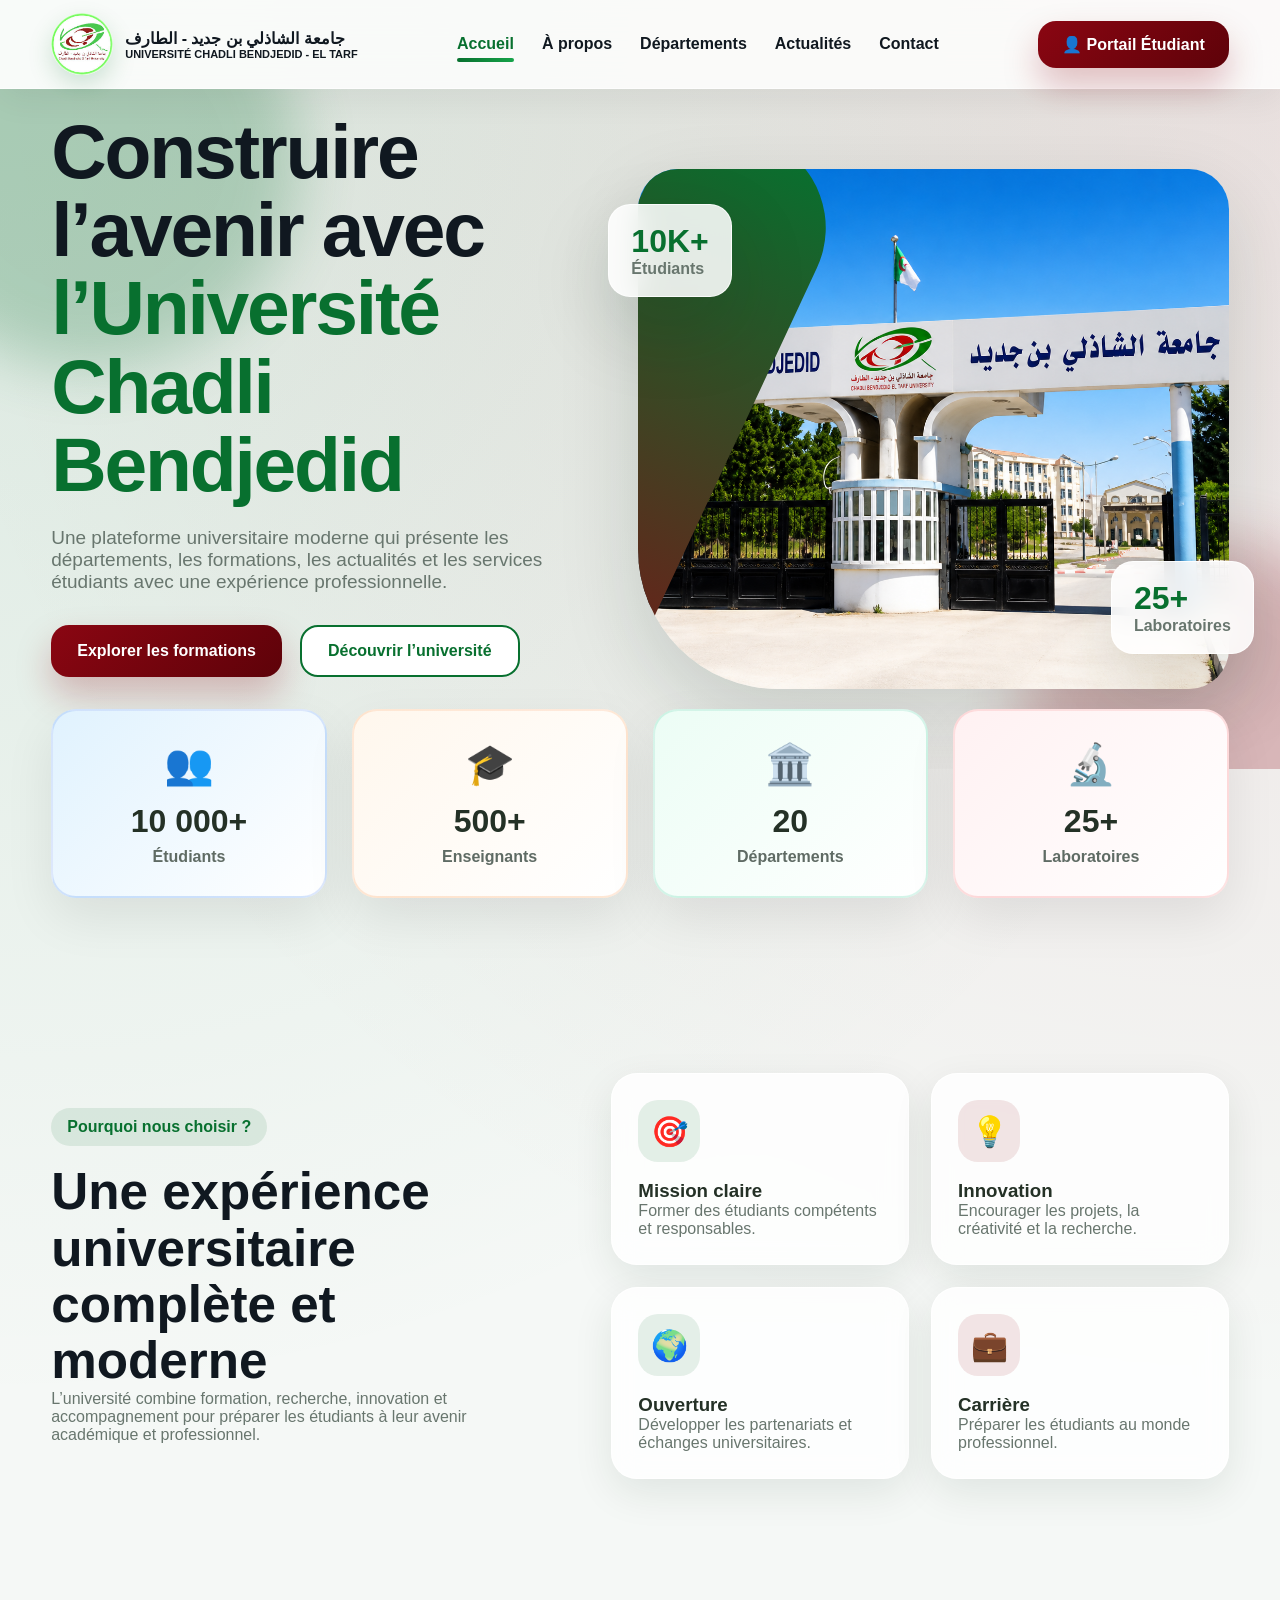
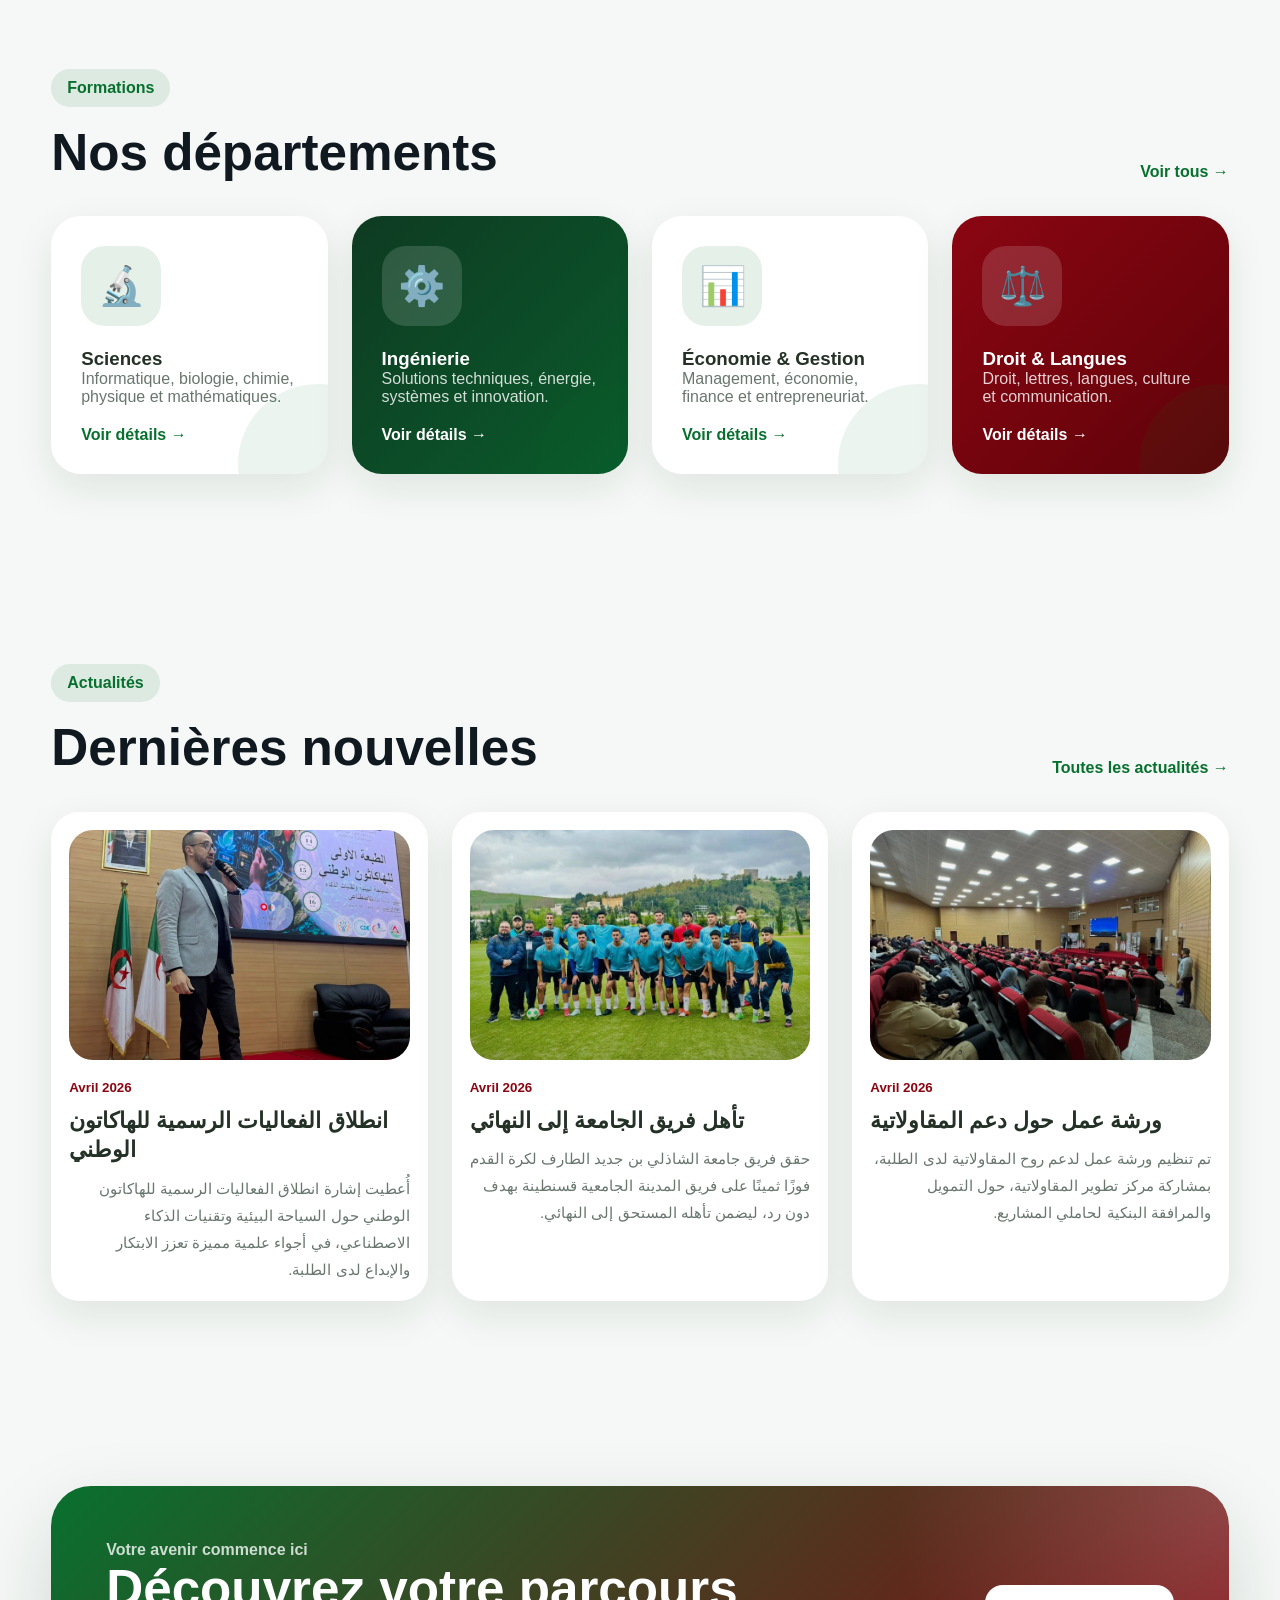
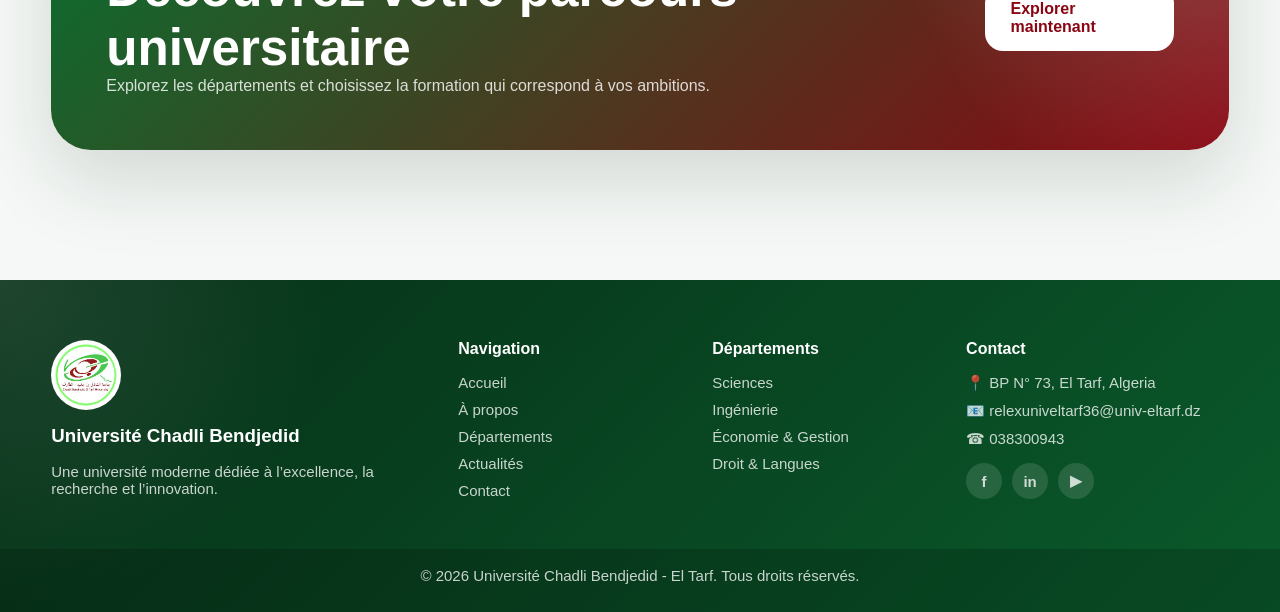
==== index.html @ c7dac7ac "Add files via upload" ====
<!DOCTYPE html>
<html lang="fr">
<head>
  <meta charset="UTF-8">
  <meta name="viewport" content="width=device-width, initial-scale=1.0">
  <title>Université Chadli Bendjedid - El Tarf</title>
  <link rel="stylesheet" href="../Css/style.css">
</head>

<body>

<header class="navbar">
  <div class="container nav-content">
    <a href="index.html" class="brand">
      <img src="/Media/Pictures/logo.png" alt="Logo">
      <div>
        <strong>جامعة الشاذلي بن جديد - الطارف</strong>
        <span>UNIVERSITÉ CHADLI BENDJEDID - EL TARF</span>
      </div>
    </a>

    <nav>
      <a class="active" href="index.html">Accueil</a>
      <a href="about.html">À propos</a>
      <a href="departments.html">Départements</a>
      <a href="news.html">Actualités</a>
      <a href="contact.html">Contact</a>
    </nav>

    <a href="portal.html" class="portal-btn">👤 Portail Étudiant</a>
  </div>
</header>

<main>

<section class="hero">
  <div class="blob blob-one"></div>
  <div class="blob blob-two"></div>

  <div class="container hero-grid">

    <div class="hero-text">
      

      <h1>
        Construire l’avenir avec
        <span>l’Université Chadli Bendjedid</span>
      </h1>

      <p>
        Une plateforme universitaire moderne qui présente les départements,
        les formations, les actualités et les services étudiants avec une
        expérience professionnelle.
      </p>

      <div class="hero-actions">
        <a href="departments.html" class="btn primary">Explorer les formations</a>
        <a href="about.html" class="btn secondary">Découvrir l’université</a>
      </div>

      <div class="trust-row">
        <div>✓ Qualité</div>
        <div>✓ Quantité</div>
        <div>✓ Variété</div>
      </div>
    </div>

    <div class="hero-visual">
      <div class="image-card">
        <img src="/Media/Pictures/c5f71369-85ed-4efa-8779-0fc9af200cff.png" alt="Campus">
      </div>

      <div class="floating-card top-card">
        <strong>10K+</strong>
        <span>Étudiants</span>
      </div>

      <div class="floating-card bottom-card">
        <strong>25+</strong>
        <span>Laboratoires</span>
      </div>
    </div>

  </div>
</section>

<section class="stats">
  <div class="container stats-grid">

    <div class="stat">
      <div class="stat-icon">👥</div>
      <h3>10 000+</h3>
      <p>Étudiants</p>
    </div>

    <div class="stat">
      <div class="stat-icon">🎓</div>
      <h3>500+</h3>
      <p>Enseignants</p>
    </div>

    <div class="stat">
      <div class="stat-icon">🏛️</div>
      <h3>20</h3>
      <p>Départements</p>
    </div>

    <div class="stat">
      <div class="stat-icon">🔬</div>
      <h3>25+</h3>
      <p>Laboratoires</p>
    </div>

  </div>
</section>

<section class="section excellence">
  <div class="container excellence-grid">
    <div>
      <span class="label">Pourquoi nous choisir ?</span>
      <h2>Une expérience universitaire complète et moderne</h2>
      <p>
        L’université combine formation, recherche, innovation et accompagnement
        pour préparer les étudiants à leur avenir académique et professionnel.
      </p>
    </div>

    <div class="features">
      <div class="feature">
        <div class="icon">🎯</div>
        <h3>Mission claire</h3>
        <p>Former des étudiants compétents et responsables.</p>
      </div>

      <div class="feature">
        <div class="icon red">💡</div>
        <h3>Innovation</h3>
        <p>Encourager les projets, la créativité et la recherche.</p>
      </div>

      <div class="feature">
        <div class="icon">🌍</div>
        <h3>Ouverture</h3>
        <p>Développer les partenariats et échanges universitaires.</p>
      </div>

      <div class="feature">
        <div class="icon red">💼</div>
        <h3>Carrière</h3>
        <p>Préparer les étudiants au monde professionnel.</p>
      </div>
    </div>
  </div>
</section>

<section class="section departments">
  <div class="container">
    <div class="section-head">
      <div>
        <span class="label">Formations</span>
        <h2>Nos départements</h2>
      </div>
      <a href="departments.html">Voir tous →</a>
    </div>

    <div class="dept-grid">
      <a href="department-sciences.html" class="dept-card">
        <div class="dept-icon">🔬</div>
        <h3>Sciences</h3>
        <p>Informatique, biologie, chimie, physique et mathématiques.</p>
        <span>Voir détails →</span>
      </a>

      <a href="department-engineering.html" class="dept-card dark">
        <div class="dept-icon">⚙️</div>
        <h3>Ingénierie</h3>
        <p>Solutions techniques, énergie, systèmes et innovation.</p>
        <span>Voir détails →</span>
      </a>

      <a href="department-business.html" class="dept-card">
        <div class="dept-icon">📊</div>
        <h3>Économie & Gestion</h3>
        <p>Management, économie, finance et entrepreneuriat.</p>
        <span>Voir détails →</span>
      </a>

      <a href="department-law.html" class="dept-card red">
        <div class="dept-icon">⚖️</div>
        <h3>Droit & Langues</h3>
        <p>Droit, lettres, langues, culture et communication.</p>
        <span>Voir détails →</span>
      </a>
    </div>
  </div>
</section>

<section class="section news">
  <div class="container">
    <div class="section-head">
      <div>
        <span class="label">Actualités</span>
        <h2>Dernières nouvelles</h2>
      </div>
      <a href="news.html">Toutes les actualités →</a>
    </div>

    <div class="news-grid">

      <article class="news-card real-news">
        <div class="news-photo">
          <img src="/Media/Pictures/1776253156778.jpg" alt="Hackathon national">
        </div>
        <small>Avril 2026</small>
        <h3>انطلاق الفعاليات الرسمية للهاكاتون الوطني</h3>
        <p dir="rtl">
          أُعطيت إشارة انطلاق الفعاليات الرسمية للهاكاتون الوطني حول السياحة البيئية وتقنيات الذكاء الاصطناعي، في أجواء علمية مميزة تعزز الابتكار والإبداع لدى الطلبة.
        </p>
      </article>

      <article class="news-card real-news">
        <div class="news-photo">
          <img src="/Media/Pictures/1776202687885.jpg" alt="Équipe universitaire de football">
        </div>
        <small>Avril 2026</small>
        <h3>تأهل فريق الجامعة إلى النهائي</h3>
        <p dir="rtl">
          حقق فريق جامعة الشاذلي بن جديد الطارف لكرة القدم فوزًا ثمينًا على فريق المدينة الجامعية قسنطينة بهدف دون رد، ليضمن تأهله المستحق إلى النهائي.
        </p>
      </article>

      <article class="news-card real-news">
        <div class="news-photo">
          <img src="/Media/Pictures/1776174329134.jpg" alt="Atelier entrepreneuriat">
        </div>
        <small>Avril 2026</small>
        <h3>ورشة عمل حول دعم المقاولاتية</h3>
        <p dir="rtl">
          تم تنظيم ورشة عمل لدعم روح المقاولاتية لدى الطلبة، بمشاركة مركز تطوير المقاولاتية، حول التمويل والمرافقة البنكية لحاملي المشاريع.
        </p>
      </article>

    </div>
  </div>
</section>

<section class="cta">
  <div class="container cta-box">
    <div>
      <span>Votre avenir commence ici</span>
      <h2>Découvrez votre parcours universitaire</h2>
      <p>Explorez les départements et choisissez la formation qui correspond à vos ambitions.</p>
    </div>

    <a href="departments.html" class="btn light">Explorer maintenant</a>
  </div>
</section>

</main>

<footer class="footer">
  <div class="container footer-grid">

    <div class="footer-brand">
      <img src="/Media/Pictures/logo.png" alt="Logo">
      <h3>Université Chadli Bendjedid</h3>
      <p>Une université moderne dédiée à l’excellence, la recherche et l’innovation.</p>
    </div>

    <div>
      <h4>Navigation</h4>
      <a href="index.html">Accueil</a>
      <a href="about.html">À propos</a>
      <a href="departments.html">Départements</a>
      <a href="news.html">Actualités</a>
      <a href="contact.html">Contact</a>
    </div>

    <div>
      <h4>Départements</h4>
      <a href="department-sciences.html">Sciences</a>
      <a href="department-engineering.html">Ingénierie</a>
      <a href="department-business.html">Économie & Gestion</a>
      <a href="department-law.html">Droit & Langues</a>
    </div>

    <div>
      <h4>Contact</h4>
      <p>📍 BP N° 73, El Tarf, Algeria</p>
      <p>📧 relexuniveltarf36@univ-eltarf.dz</p>
      <p>☎ 038300943</p>

      <div class="socials">
        <span><a href="https://www.facebook.com/UcbetOfficial" target="_blank">f</a></span>
        <span><a href="https://www.linkedin.com/company/universit%C3%A9-chadli-bendjedid-el-tarf" target="_blank">in</a></span>
        <span><a href="https://www.youtube.com/@universitechadlibendjedid-3746/featured" target="_blank">▶</a></span>
      </div>
    </div>

  </div>

  <div class="footer-bottom">
    <p>© 2026 Université Chadli Bendjedid - El Tarf. Tous droits réservés.</p>
  </div>
</footer>

</body>
</html>
---- Css/style.css ----
:root {
  --green: #08702f;
  --green-light: #16a34a;
  --red: #8a0612;
  --red-light: #b11222;
  --dark: #101820;
  --text: #243126;
  --muted: #68766e;
  --bg: #f5f8f6;
  --white: #ffffff;
  --glass: rgba(255,255,255,.72);
  --shadow: 0 30px 80px rgba(13, 43, 25, .15);
  --soft-shadow: 0 14px 40px rgba(13, 43, 25, .09);
  --radius: 28px;
}

* {
  margin: 0;
  padding: 0;
  box-sizing: border-box;
  font-family: "Segoe UI", Arial, sans-serif;
}

html {
  scroll-behavior: smooth;
}

body {
  background:
    radial-gradient(circle at top left, rgba(8,112,47,.12), transparent 35%),
    radial-gradient(circle at top right, rgba(138,6,18,.10), transparent 35%),
    var(--bg);
  color: var(--text);
  overflow-x: hidden;
}

a {
  text-decoration: none;
  color: inherit;
}

img {
  display: block;
  width: 100%;
}

.container {
  width: min(1180px, 92%);
  margin: auto;
}

/* NAVBAR */

.navbar {
  position: sticky;
  top: 0;
  z-index: 999;
  background: rgba(255,255,255,.82);
  backdrop-filter: blur(18px);
  border-bottom: 1px solid rgba(255,255,255,.6);
  box-shadow: 0 10px 35px rgba(0,0,0,.06);
}

.nav-content {
  height: 88px;
  display: flex;
  align-items: center;
  justify-content: space-between;
  gap: 28px;
}

.brand {
  display: flex;
  align-items: center;
  gap: 12px;
}

.brand img {
  width: 62px;
  height: 62px;
  object-fit: cover;
  border-radius: 50%;
  box-shadow: 0 10px 25px rgba(8,112,47,.18);
}

.brand strong {
  display: block;
  font-size: 16px;
  color: var(--dark);
}

.brand span {
  display: block;
  font-size: 11px;
  font-weight: 800;
  color: var(--dark);
}

nav {
  display: flex;
  gap: 28px;
}

nav a {
  font-weight: 850;
  position: relative;
  color: var(--dark);
}

nav a::after {
  content: "";
  position: absolute;
  left: 0;
  bottom: -9px;
  height: 4px;
  width: 0;
  border-radius: 99px;
  background: linear-gradient(90deg, var(--green), var(--green-light));
  transition: .3s;
}

nav a:hover,
nav a.active {
  color: var(--green);
}

nav a:hover::after,
nav a.active::after {
  width: 100%;
}

.portal-btn {
  background: linear-gradient(135deg, var(--red), #5e0209);
  color: white;
  padding: 14px 24px;
  border-radius: 18px;
  font-weight: 900;
  box-shadow: 0 18px 35px rgba(138,6,18,.25);
  transition: .3s;
}

.portal-btn:hover {
  transform: translateY(-4px);
}

/* HERO */

.hero {
  position: relative;
  min-height: 680px;
  overflow: hidden;
}

.blob {
  position: absolute;
  border-radius: 50%;
  filter: blur(30px);
  opacity: .23;
  animation: blobMove 8s ease-in-out infinite alternate;
}

.blob-one {
  width: 420px;
  height: 420px;
  background: var(--green);
  top: -140px;
  left: -120px;
}

.blob-two {
  width: 380px;
  height: 380px;
  background: var(--red);
  bottom: -150px;
  right: -120px;
}

.hero-grid {
  min-height: 680px;
  display: grid;
  grid-template-columns: 1fr 1.12fr;
  align-items: center;
  gap: 60px;
  position: relative;
  z-index: 2;
}

.label {
  display: inline-flex;
  background: rgba(8,112,47,.10);
  color: var(--green);
  padding: 10px 16px;
  border-radius: 99px;
  font-weight: 900;
  margin-bottom: 18px;
}

.hero h1 {
  font-size: clamp(44px, 6vw, 82px);
  line-height: 1.02;
  letter-spacing: -2.2px;
  color: var(--dark);
  margin-bottom: 24px;
}

.hero h1 span {
  color: var(--green);
}

.hero p {
  font-size: 19px;
  color: var(--muted);
  max-width: 640px;
  margin-bottom: 32px;
}

.hero-actions {
  display: flex;
  gap: 18px;
  flex-wrap: wrap;
}

.btn {
  display: inline-flex;
  justify-content: center;
  align-items: center;
  padding: 15px 26px;
  border-radius: 18px;
  font-weight: 900;
  transition: .3s;
}

.btn:hover {
  transform: translateY(-5px);
}

.primary {
  color: white;
  background: linear-gradient(135deg, var(--red), #5e0209);
  box-shadow: 0 18px 35px rgba(138,6,18,.25);
}

.secondary {
  background: white;
  color: var(--green);
  border: 2px solid var(--green);
}

.light {
  background: white;
  color: var(--red);
}

.trust-row {
  display: flex;
  gap: 14px;
  flex-wrap: wrap;
  margin-top: 30px;
}

.trust-row div {
  visibility: hidden;
  background: white;
  color: var(--green);
  padding: 10px 16px;
  border-radius: 99px;
  font-weight: 900;
  box-shadow: var(--soft-shadow);
  transition: .3s;
}

.trust-row div:hover {
  background: var(--green);
  color: white;
  transform: translateY(-5px);
}

/* HERO VISUAL */

.hero-visual {
  position: relative;
}

.image-card {
  height: 520px;
  border-radius: 40px 40px 40px 140px;
  overflow: hidden;
  box-shadow: var(--shadow);
  position: relative;
  animation: floatSoft 5s ease-in-out infinite;
}

.image-card::before {
  content: "";
  position: absolute;
  left: -110px;
  top: -60px;
  width: 190px;
  height: 700px;
  background: linear-gradient(var(--green), var(--red));
  border-radius: 999px;
  transform: rotate(25deg);
  z-index: 2;
}

.image-card img {
  height: 100%;
  object-fit: cover;
  transition: 1s;
}

.image-card:hover img {
  transform: scale(1.08);
}

.floating-card {
  position: absolute;
  z-index: 4;
  background: rgba(255,255,255,.88);
  backdrop-filter: blur(14px);
  border: 1px solid rgba(255,255,255,.8);
  padding: 18px 22px;
  border-radius: 22px;
  box-shadow: var(--shadow);
  animation: floatSoft 4s ease-in-out infinite;
}

.floating-card strong {
  display: block;
  font-size: 32px;
  color: var(--green);
}

.floating-card span {
  color: var(--muted);
  font-weight: 800;
}

.top-card {
  top: 35px;
  left: -30px;
}

.bottom-card {
  bottom: 35px;
  right: -25px;
}

/* STATS */

.stats {
  margin-top: -60px;
  padding-bottom: 80px;
  position: relative;
  z-index: 10;
}

.stats-grid {
  display: grid;
  grid-template-columns: repeat(4, 1fr);
  gap: 25px;
}

/* ===== CARD ===== */

.stat {
  padding: 30px;
  border-radius: 25px;
  text-align: center;
  backdrop-filter: blur(12px);
  box-shadow: 0 20px 50px rgba(0,0,0,0.08);
  transition: all 0.4s ease;
  border: 1px solid rgba(255,255,255,0.6);
}

/* ===== ICON ===== */

.stat-icon {
  font-size: 40px;
  margin-bottom: 15px;
}

/* ===== TEXT ===== */

.stat h3 {
  font-size: 32px;
  font-weight: 900;
  margin-bottom: 8px;
}

.stat p {
  font-size: 16px;
  font-weight: 600;
  color: #5f6b64;
}

/* ===== COLORS ===== */

.stat:nth-child(1) {
  background: linear-gradient(135deg, #e0f2fe, #ffffff);
  border: 2px solid rgba(37, 100, 235, 0.15);
}

.stat:nth-child(2) {
  background: linear-gradient(135deg, #fff7ed, #ffffff);
  border: 2px solid rgba(249, 115, 22, 0.15);
}

.stat:nth-child(3) {
  background: linear-gradient(135deg, #ecfdf5, #ffffff);
  border: 2px solid rgba(16, 185, 129, 0.15);
}

.stat:nth-child(4) {
  background: linear-gradient(135deg, #fff1f2, #ffffff);
  border: 2px solid rgba(239, 68, 68, 0.15);
}

/* ===== HOVER EFFECT ===== */

.stat:hover {
  transform: translateY(-12px) scale(1.05);
  box-shadow: 0 30px 80px rgba(0,0,0,0.15);
}

/* ===== RESPONSIVE ===== */

@media (max-width: 900px) {
  .stats-grid {
    grid-template-columns: repeat(2, 1fr);
  }
}

@media (max-width: 500px) {
  .stats-grid {
    grid-template-columns: 1fr;
  }
}

/* SECTIONS */

.section {
  padding: 95px 0;
}

.section h2 {
  font-size: clamp(34px, 4vw, 54px);
  line-height: 1.1;
  color: var(--dark);
}

.section h2 span {
  color: var(--green);
}

.section p {
  color: var(--muted);
}

.excellence-grid {
  display: grid;
  grid-template-columns: .9fr 1.1fr;
  gap: 55px;
  align-items: center;
}

.features {
  display: grid;
  grid-template-columns: 1fr 1fr;
  gap: 22px;
}

.feature {
  background: rgba(255,255,255,.82);
  backdrop-filter: blur(14px);
  padding: 26px;
  border-radius: 26px;
  box-shadow: var(--soft-shadow);
  border: 1px solid rgba(255,255,255,.8);
  transition: .35s;
}

.feature:hover {
  transform: translateY(-10px);
  box-shadow: var(--shadow);
}

.icon {
  width: 62px;
  height: 62px;
  display: grid;
  place-items: center;
  background: rgba(8,112,47,.10);
  color: var(--green);
  border-radius: 20px;
  font-size: 30px;
  margin-bottom: 18px;
}

.icon.red {
  background: rgba(138,6,18,.10);
  color: var(--red);
}

/* DEPARTMENTS */

.section-head {
  display: flex;
  justify-content: space-between;
  align-items: flex-end;
  margin-bottom: 35px;
}

.section-head a {
  color: var(--green);
  font-weight: 900;
}

.dept-grid {
  display: grid;
  grid-template-columns: repeat(4, 1fr);
  gap: 24px;
}

.dept-card {
  background: white;
  padding: 30px;
  border-radius: 30px;
  box-shadow: var(--soft-shadow);
  transition: .35s;
  position: relative;
  overflow: hidden;
}

.dept-card::after {
  content: "";
  position: absolute;
  right: -70px;
  bottom: -70px;
  width: 160px;
  height: 160px;
  background: rgba(8,112,47,.08);
  border-radius: 50%;
}

.dept-card:hover {
  transform: translateY(-12px) scale(1.02);
  box-shadow: var(--shadow);
}

.dept-card.dark {
  background: linear-gradient(135deg, #0e3b22, #0a5a2b);
  color: white;
}

.dept-card.red {
  background: linear-gradient(135deg, #8a0612, #5e0209);
  color: white;
}

.dept-card.dark p,
.dept-card.red p {
  color: rgba(255,255,255,.82);
}

.dept-icon {
  width: 80px;
  height: 80px;
  border-radius: 24px;
  background: rgba(8,112,47,.10);
  display: grid;
  place-items: center;
  font-size: 38px;
  margin-bottom: 22px;
}

.dept-card.dark .dept-icon,
.dept-card.red .dept-icon {
  background: rgba(255,255,255,.14);
}

.dept-card span {
  display: inline-block;
  margin-top: 20px;
  font-weight: 900;
  color: var(--green);
}

.dept-card.dark span,
.dept-card.red span {
  color: white;
}

/* NEWS */

.news-grid {
  display: grid;
  grid-template-columns: repeat(3, 1fr);
  gap: 24px;
}

.news-card {
  background: white;
  padding: 26px;
  border-radius: 28px;
  box-shadow: var(--soft-shadow);
  transition: .35s;
}

.news-card:hover {
  transform: translateY(-10px);
  box-shadow: var(--shadow);
}

.news-img {
  height: 160px;
  border-radius: 22px;
  background: linear-gradient(135deg, rgba(8,112,47,.18), white);
  display: grid;
  place-items: center;
  font-size: 50px;
  margin-bottom: 18px;
}

.red-news {
  background: linear-gradient(135deg, rgba(138,6,18,.18), white);
}

.news-card small {
  color: var(--red);
  font-weight: 900;
}

/* CTA */

.cta {
  padding: 90px 0;
}

.cta-box {
  background:
    radial-gradient(circle at top right, rgba(255,255,255,.20), transparent 28%),
    linear-gradient(135deg, var(--green), var(--red));
  color: white;
  border-radius: 40px;
  padding: 55px;
  display: flex;
  align-items: center;
  justify-content: space-between;
  gap: 35px;
  box-shadow: var(--shadow);
}

.cta-box span {
  font-weight: 900;
  color: rgba(255,255,255,.78);
}

.cta-box h2 {
  font-size: clamp(34px, 4vw, 56px);
}

.cta-box p {
  color: rgba(255,255,255,.82);
}

/* FOOTER */

footer {
  background: #062f17;
  color: white;
  padding: 34px 0;
}

.footer-content {
  display: flex;
  justify-content: space-between;
  gap: 25px;
  align-items: center;
}

footer p {
  color: rgba(255,255,255,.75);
}

/* ANIMATIONS */

@keyframes floatSoft {
  0%,100% { transform: translateY(0); }
  50% { transform: translateY(-10px); }
}

@keyframes blobMove {
  0% { transform: translate(0,0) scale(1); }
  100% { transform: translate(40px,30px) scale(1.1); }
}

/* RESPONSIVE */

@media(max-width: 1050px) {
  nav {
    display: none;
  }

  .hero-grid,
  .excellence-grid {
    grid-template-columns: 1fr;
  }

  .image-card {
    height: 380px;
  }

  .stats-grid,
  .dept-grid,
  .features {
    grid-template-columns: repeat(2, 1fr);
  }

  .news-grid {
    grid-template-columns: 1fr;
  }
}

@media(max-width: 650px) {
  .brand strong {
    font-size: 13px;
  }

  .brand span {
    font-size: 9px;
  }

  .brand img {
    width: 48px;
    height: 48px;
  }
  .trust-row div{
    visibility: visible;
  }

  .portal-btn {
    display: none;
  }

  .hero {
    min-height: auto;
  }

  .hero-grid {
    padding: 60px 0;
  }

  .hero h1 {
    font-size: 38px;
  }

  .hero-actions {
    flex-direction: column;
  }

  .btn {
    width: 100%;
  }

  .stats-grid,
  .dept-grid,
  .features {
    grid-template-columns: 1fr;
  }

  .section-head,
  .cta-box,
  .footer-content {
    flex-direction: column;
    align-items: flex-start;
  }

  .cta-box {
    padding: 35px;
  }
}
.footer {
  background:
    radial-gradient(circle at top left, rgba(255,255,255,.10), transparent 25%),
    linear-gradient(135deg, #062f17, #0a5a2b);
  color: white;
  padding: 60px 0 0;
  margin-top: 40px;
}

.footer-grid {
  display: grid;
  grid-template-columns: 1.7fr 1fr 1fr 1.2fr;
  gap: 35px;
}

.footer-brand img {
  width: 70px;
  height: 70px;
  border-radius: 50%;
  margin-bottom: 15px;
  background: white;
  padding: 4px;
}

.footer h3,
.footer h4 {
  margin-bottom: 16px;
}

.footer p,
.footer a {
  display: block;
  color: rgba(255,255,255,.78);
  margin-bottom: 10px;
  font-size: 15px;
}

.footer a:hover {
  color: white;
  transform: translateX(5px);
}

.socials {
  display: flex;
  gap: 10px;
  margin-top: 15px;
}

.socials span a {
  width: 36px;
  height: 36px;
  border-radius: 50%;
  background: rgba(255,255,255,.12);
  display: grid;
  place-items: center;
  font-weight: 900;
  cursor: pointer;
}

.socials span a:hover {
  background: white;
  color: #0a5a2b;
  transform: translateY(-4px);
}

.footer-bottom {
  margin-top: 40px;
  padding: 18px;
  text-align: center;
  background: rgba(0,0,0,.18);
  color: rgba(255,255,255,.75);
}

@media(max-width: 900px) {
  .footer-grid {
    grid-template-columns: 1fr 1fr;
  }
}

@media(max-width: 600px) {
  .footer-grid {
    grid-template-columns: 1fr;
  }
}
.real-news {
  padding: 18px;
}

.news-photo {
  height: 230px;
  border-radius: 24px;
  overflow: hidden;
  margin-bottom: 18px;
  position: relative;
}

.news-photo::after {
  content: "";
  position: absolute;
  inset: 0;
  background: linear-gradient(to top, rgba(0,0,0,.25), transparent);
}

.news-photo img {
  width: 100%;
  height: 100%;
  object-fit: cover;
  transition: 0.8s ease;
}

.real-news:hover .news-photo img {
  transform: scale(1.08);
}

.real-news h3 {
  font-size: 22px;
  line-height: 1.35;
  margin: 10px 0;
}

.real-news p {
  font-size: 15px;
  line-height: 1.8;
}
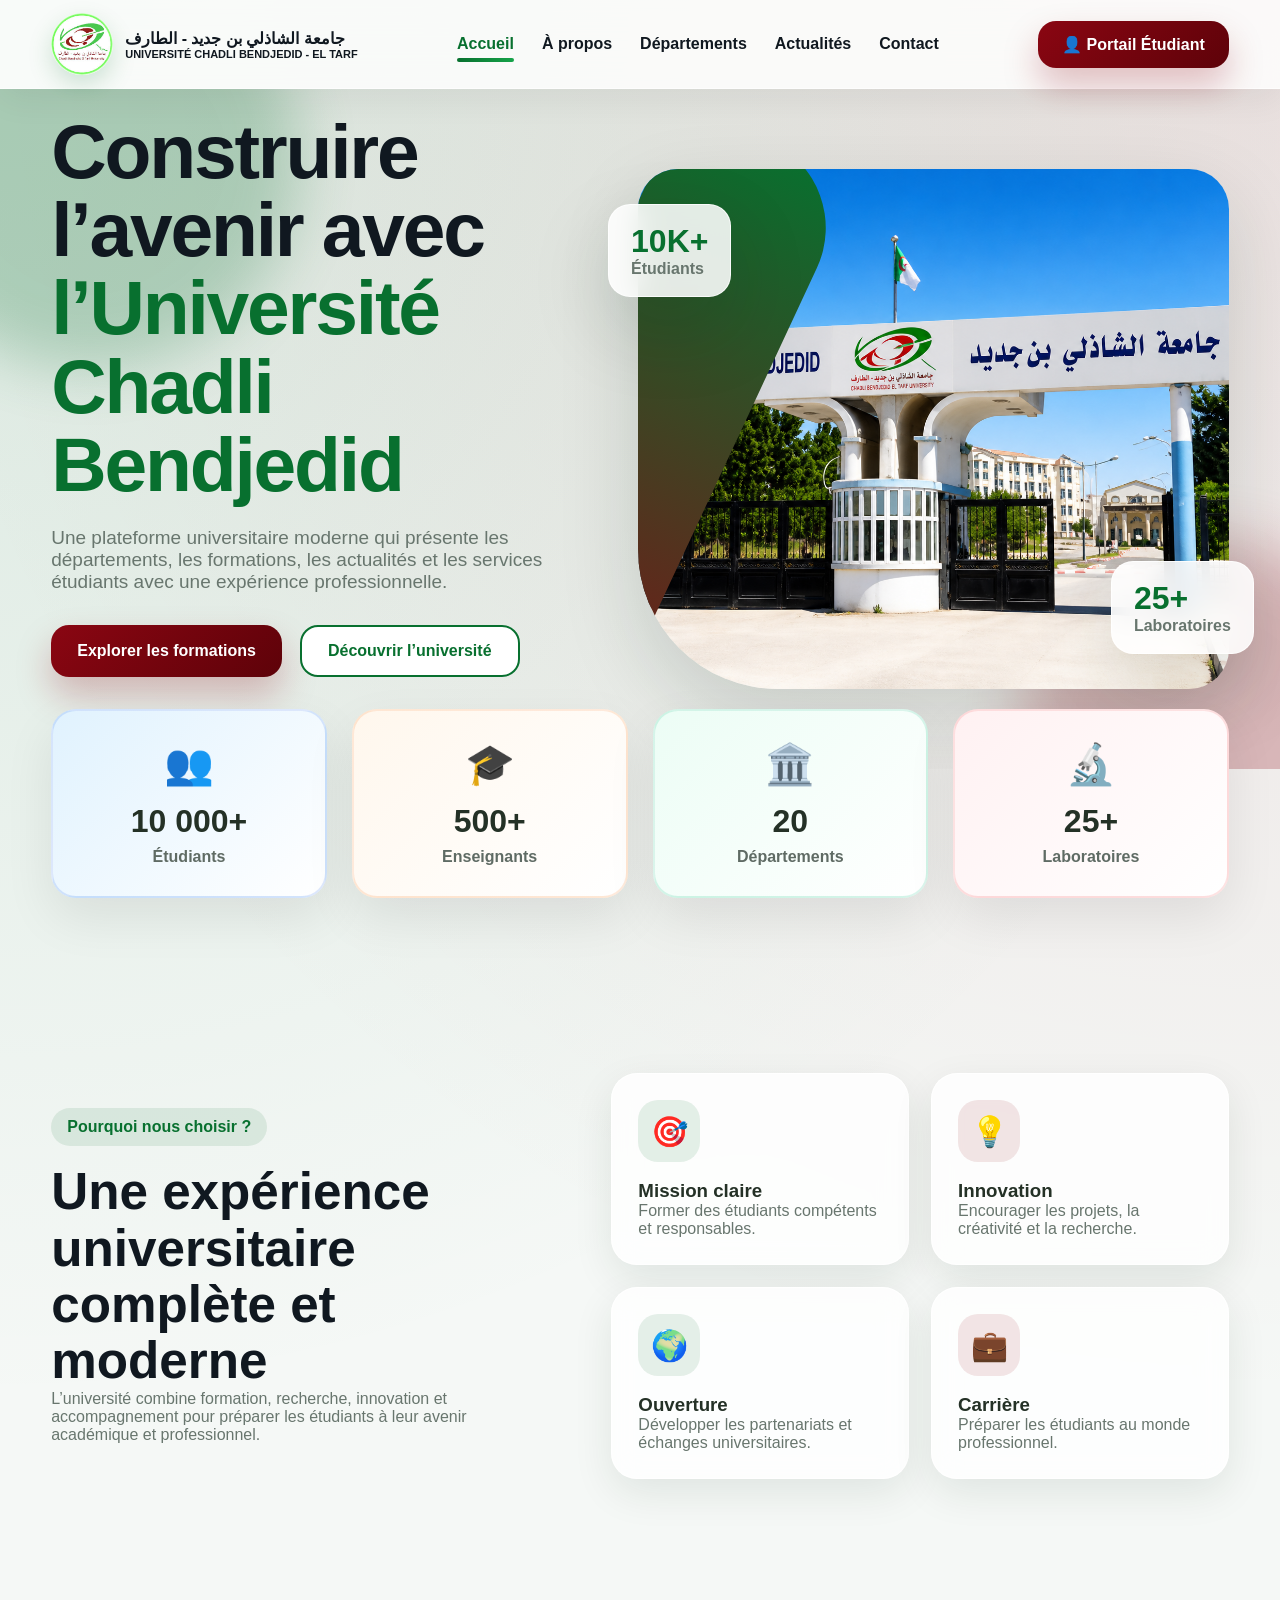
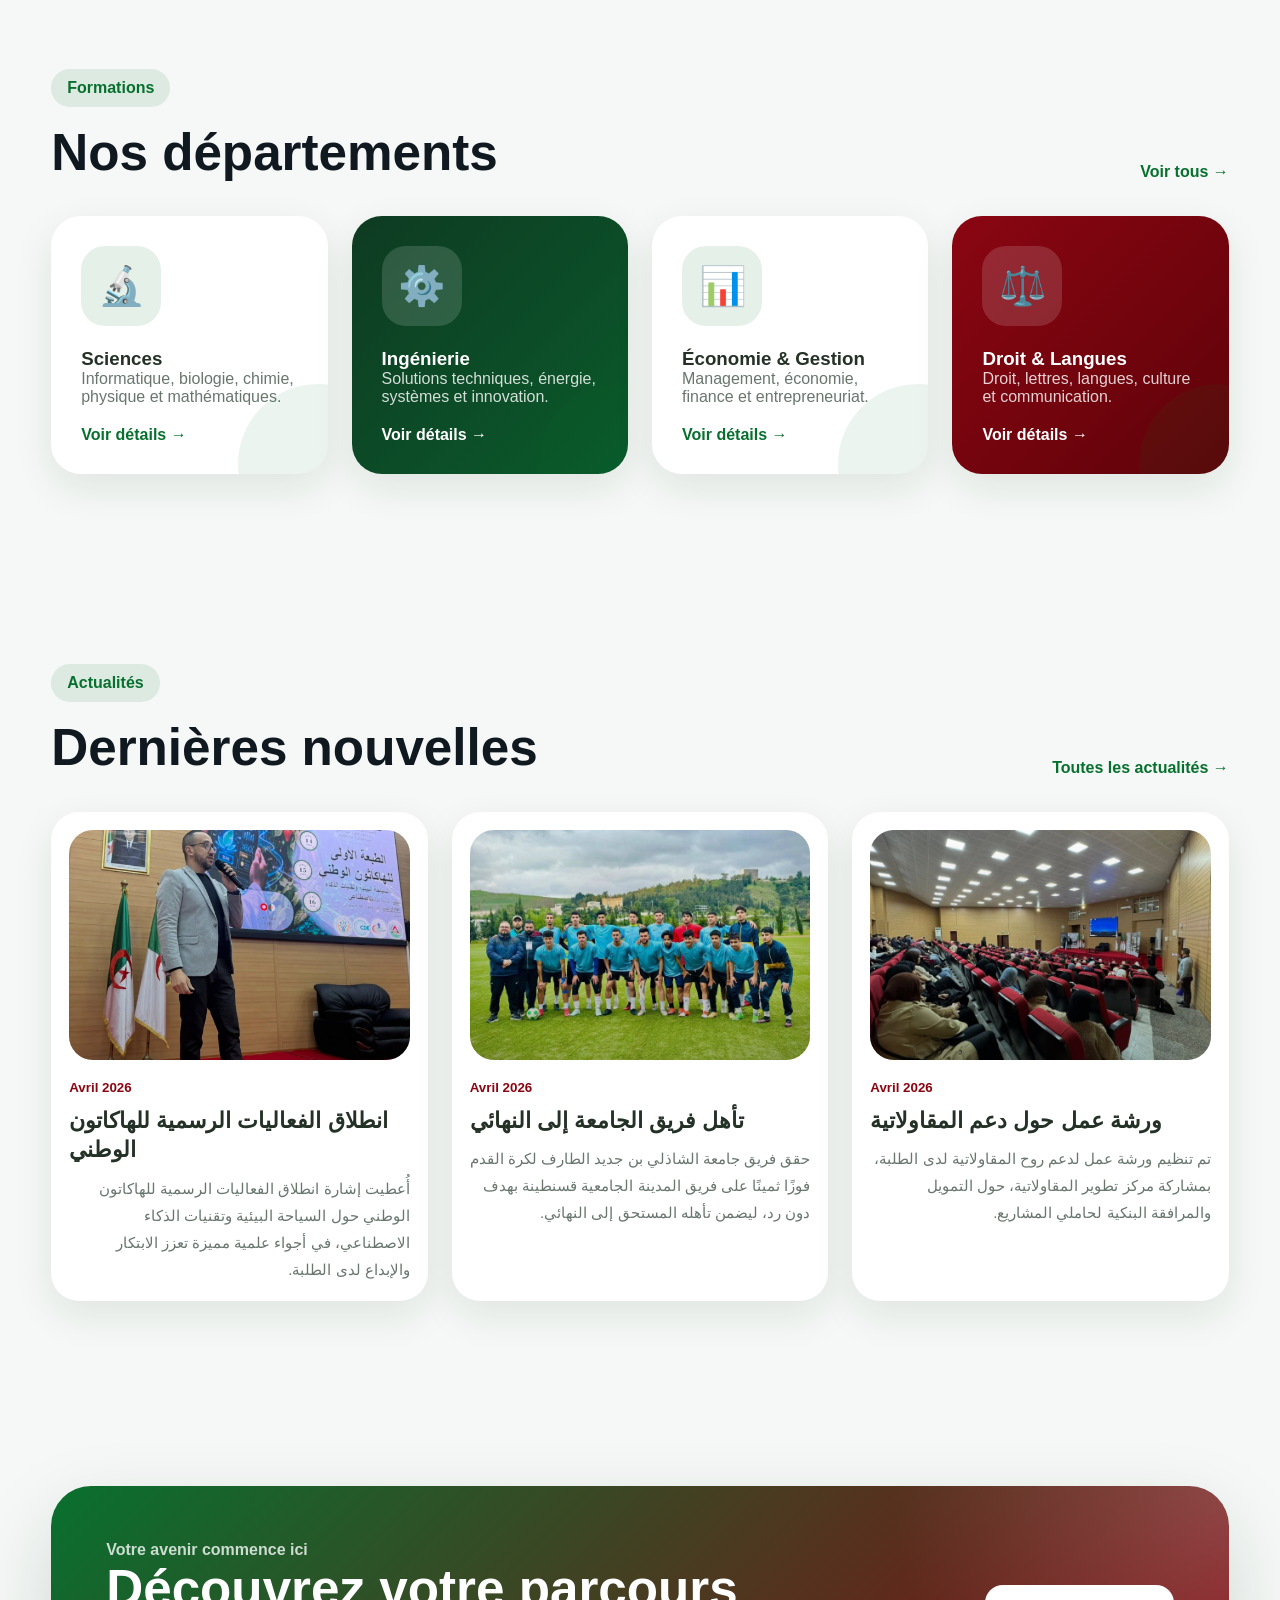
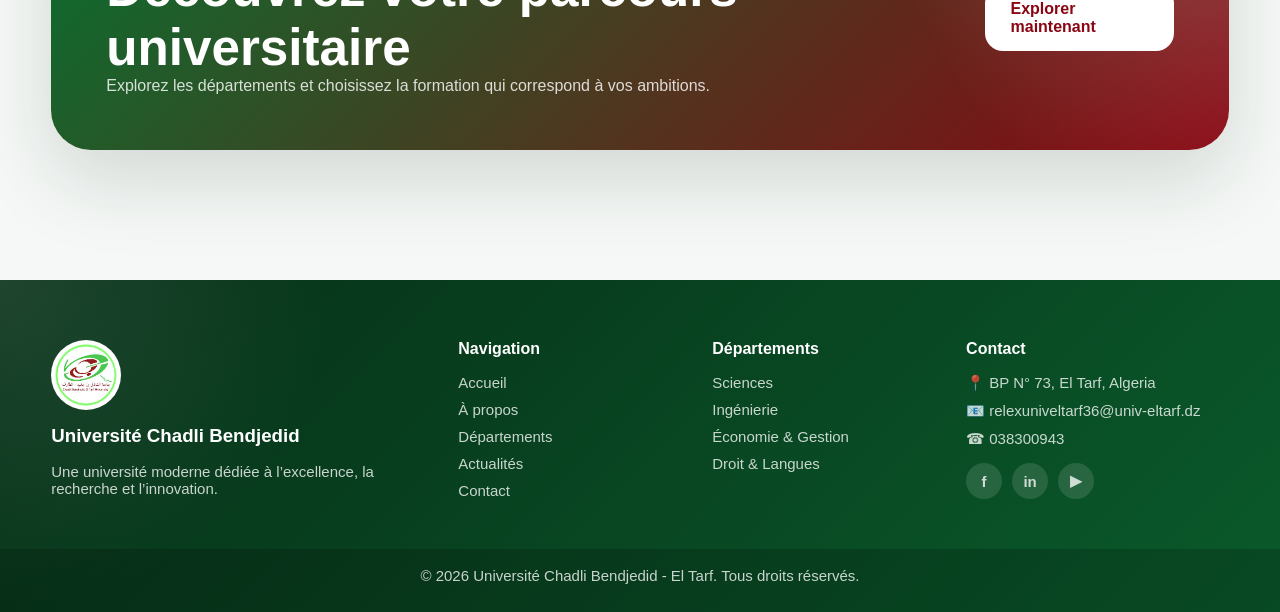
==== commit dc1a723a: "Add files via upload" ====
(no text change in the page or its own stylesheets)
